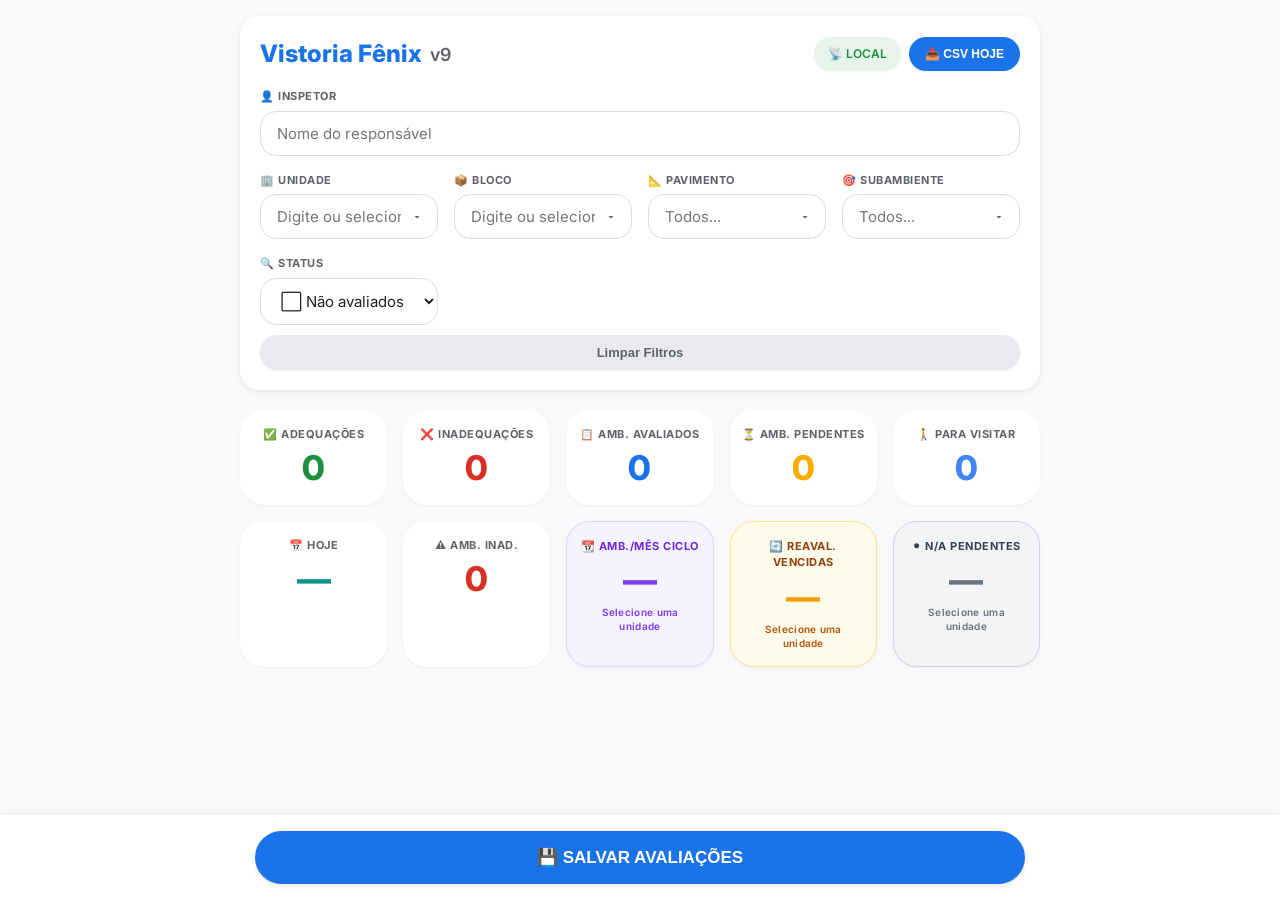
==== 1-index.html @ 71877bb3 "1-index.html" ====
<!DOCTYPE html>
<html lang="pt-BR">
<head>
  <meta charset="UTF-8">
  <meta name="viewport" content="width=device-width, initial-scale=1.0, maximum-scale=1.0, user-scalable=yes">
  <title>Vistoria Fênix v9</title>
  <link href="https://fonts.googleapis.com/css2?family=Inter:wght@400;500;600;700;800&display=swap" rel="stylesheet">
  <link rel="stylesheet" href="style.css">
</head>
<body>
<div id="toast"></div>
<div class="wrap">

  <div class="hcard">
    <div class="topbar">
      <div class="apptitle">Vistoria Fênix <span>v9</span></div>
      <div class="sg">
        <div id="snet" class="snet online">📡 LOCAL</div>
        <button class="bcsv" onclick="baixarRelatorio()">📥 CSV HOJE</button>
      </div>
    </div>
    <div class="fg">
      <label>👤 INSPETOR</label>
      <input type="text" id="resp" placeholder="Nome do responsável">
    </div>
    <div class="gf">
      <div>
        <label>🏢 UNIDADE</label>
        <input type="text" id="u" list="lu" placeholder="Digite ou selecione..." autocomplete="off">
        <datalist id="lu"></datalist>
      </div>
      <div>
        <label>📦 BLOCO</label>
        <input type="text" id="b" list="lb" placeholder="Digite ou selecione..." autocomplete="off">
        <datalist id="lb"></datalist>
      </div>
      <div>
        <label>📐 PAVIMENTO</label>
        <input type="text" id="pav" list="lpav" placeholder="Todos..." autocomplete="off">
        <datalist id="lpav"></datalist>
      </div>
      <div>
        <label>🎯 SUBAMBIENTE</label>
        <input type="text" id="sub" list="lsub" placeholder="Todos..." autocomplete="off">
        <datalist id="lsub"></datalist>
      </div>
      <div>
        <label>🔍 STATUS</label>
        <select id="fst">
          <option value="NAO_AVALIADOS">⬜ Não avaliados</option>
          <option value="INADEQUACOES">❌ Inadequações</option>
          <option value="NA_PENDENTES">⚫ N/A — Retornar</option>
          <option value="AVALIADOS_OK">✅ Avaliados OK — Reavaliar</option>
          <option value="TUDO">📋 Todos os itens</option>
        </select>
      </div>
    </div>
    <button class="bclear" onclick="limparSecundarios()">Limpar Filtros</button>
  </div>

  <div class="dash">
    <div class="cc"><span class="tt">Itens avaliados como adequados.</span>
      <div class="cl">✅ ADEQUAÇÕES</div><div id="cok" class="cv cok">0</div></div>
    <div class="cc"><span class="tt">Itens marcados como inadequados.</span>
      <div class="cl">❌ INADEQUAÇÕES</div><div id="cnk" class="cv cnok">0</div></div>
    <div class="cc"><span class="tt">Subambientes com pelo menos 1 item avaliado.</span>
      <div class="cl">📋 AMB. AVALIADOS</div><div id="caa" class="cv ceval">0</div></div>
    <div class="cc"><span class="tt">Subambientes iniciados com itens pendentes.</span>
      <div class="cl">⏳ AMB. PENDENTES</div><div id="cap" class="cv cpend">0</div></div>
    <div class="cc"><span class="tt">Subambientes que precisam de visita.</span>
      <div class="cl">🚶 PARA VISITAR</div><div id="cav" class="cv cvis">0</div></div>
    <div class="cc"><span class="tt">Subambientes únicos avaliados hoje.</span>
      <div class="cl">📅 HOJE</div><div id="chj" class="cv choje">—</div></div>
    <div class="cc"><span class="tt">Subambientes com pelo menos um inadequado.</span>
      <div class="cl">⚠️ AMB. INAD.</div><div id="cai" class="cv ciamd">0</div></div>
    <div class="cic"><span class="tt">Meta de subambientes/mês para o ciclo semestral.</span>
      <div class="cl">📆 AMB./MÊS CICLO</div>
      <div id="cam" class="cv cciclo">—</div>
      <div id="cams" class="csub">Selecione uma unidade</div></div>
    <div class="crv" onclick="filtroReaval()">
      <span class="tt">Itens OK há mais de 6 meses. Clique para reavaliar.</span>
      <div class="cl">🔄 REAVAL. VENCIDAS</div>
      <div id="crvc" class="cv creaval">—</div>
      <div id="crvs" class="csub">Selecione uma unidade</div></div>
    <div class="cnv" onclick="filtroNA()">
      <span class="tt">Itens N/A que precisam de revisão. Clique para ver.</span>
      <div class="cl">⚫ N/A PENDENTES</div>
      <div id="cnvc" class="cv cna">—</div>
      <div id="cnvs" class="csub">Selecione uma unidade</div></div>
  </div>

  <div id="cpg" style="display:none" class="cpg">
    <div class="pghead">
      <div class="pgtit">📊 PROGRESSO GERAL</div>
      <div id="pgt" class="pgtxt">0 / 0</div>
    </div>
    <div class="pgbg"><div id="pgf" class="pgfill" style="width:0%"></div></div>
    <div class="pgdets">
      <div id="pgok"  class="pgdet pgok">✅ 0 adequados</div>
      <div id="pgnk"  class="pgdet pgnok">❌ 0 inadequados</div>
      <div id="pgna"  class="pgdet pgna">⚫ 0 N/A</div>
      <div id="pgpnd" class="pgdet pgpend">⏳ 0 faltando</div>
    </div>
  </div>

  <div id="chist" class="chist">
    <div class="htit">📅 HISTÓRICO DOS ÚLTIMOS 6 MESES</div>
    <div id="hcont"><div class="hload">Carregando...</div></div>
  </div>

  <div id="lista"></div>
</div>

<div class="footer">
  <button id="bsave" class="bsave" onclick="tentarSalvar()">💾 SALVAR AVALIAÇÕES</button>
</div>
<input type="file" id="camInput" accept="image/*" capture="environment" multiple style="display:none">

<script src="data.js"></script>
<script src="app.js"></script>
</body>
</html>
---- style.css ----
/* ══════════════════════════════════════════════
   Vistoria Fênix v9 — style.css
   (extraído do bloco <style> original)
══════════════════════════════════════════════ */
:root {
  --primary: #1a73e8; --danger: #d93025; --success: #1e8e3e;
  --warning: #f9ab00; --info: #4285f4; --na: #6b7280;
  --bg: #f8f9fa; --card: #fff; --text: #202124; --text2: #5f6368;
  --border: #dadce0;
  --s1: 0 1px 3px rgba(0,0,0,.05);
  --s2: 0 2px 6px rgba(0,0,0,.08);
  --s3: 0 4px 12px rgba(0,0,0,.1);
}
*, *::before, *::after { box-sizing: border-box; margin: 0; padding: 0; }
body {
  font-family: 'Inter', system-ui, sans-serif;
  background: var(--bg); padding: 16px;
  padding-bottom: 130px; color: var(--text); line-height: 1.5;
}
.wrap { max-width: 800px; margin: 0 auto; }
.hcard {
  background: var(--card); border-radius: 20px;
  box-shadow: var(--s2); margin-bottom: 20px; padding: 20px;
}
.topbar {
  display: flex; justify-content: space-between; align-items: center;
  margin-bottom: 16px; flex-wrap: wrap; gap: 10px;
}
.apptitle {
  font-size: 24px; font-weight: 800; color: var(--primary);
  display: flex; align-items: center; gap: 8px;
}
.apptitle span { font-size: 18px; color: var(--text2); font-weight: 600; }
.sg { display: flex; gap: 8px; flex-wrap: wrap; }
.snet, .sfila {
  font-weight: 600; font-size: 12px; padding: 8px 14px;
  border-radius: 40px; display: inline-flex; align-items: center;
  gap: 6px; box-shadow: var(--s1);
}
.online  { background: #e6f4ea; color: var(--success); }
.offline { background: #fce8e6; color: var(--danger); }
.sfila   { background: #fff3e0; color: var(--warning); display: none; }
.bcsv {
  background: var(--primary); color: #fff; padding: 8px 16px;
  border-radius: 40px; font-size: 12px; font-weight: 700;
  cursor: pointer; border: none; box-shadow: var(--s1);
}
.bcsv:hover { background: #1764cc; }
.fg { margin-bottom: 12px; }
label {
  font-size: 11px; font-weight: 700; text-transform: uppercase;
  letter-spacing: .5px; color: var(--text2); display: block; margin-bottom: 6px;
}
select, input[type=text] {
  width: 100%; padding: 12px 16px; border: 1px solid var(--border);
  border-radius: 16px; font-size: 15px; font-family: 'Inter', sans-serif;
  transition: .2s; background: var(--card); color: var(--text);
}
select:focus, input[type=text]:focus {
  outline: none; border-color: var(--primary);
  box-shadow: 0 0 0 3px rgba(26,115,232,.2);
}
input[list] {
  background-image: url("data:image/svg+xml,%3Csvg xmlns='http://www.w3.org/2000/svg' width='12' height='12' viewBox='0 0 24 24' fill='%235f6368'%3E%3Cpath d='M7 10l5 5 5-5z'/%3E%3C/svg%3E");
  background-repeat: no-repeat; background-position: right 14px center; padding-right: 36px;
}
input[list].ok { border-color: var(--primary); font-weight: 600; }
.gf { display: grid; grid-template-columns: repeat(auto-fit, minmax(150px, 1fr)); gap: 16px; margin-top: 16px; }
.bclear {
  background: #e8eaed; color: var(--text2); padding: 10px 16px;
  border-radius: 40px; font-size: 13px; font-weight: 600; cursor: pointer;
  border: none; box-shadow: var(--s1); margin-top: 10px; width: 100%;
}
.bclear:hover { background: #dadce0; }

/* ── Dashboard cards ── */
.dash { display: grid; grid-template-columns: repeat(auto-fit, minmax(130px, 1fr)); gap: 16px; margin: 20px 0; }
.cc {
  background: var(--card); border-radius: 24px; padding: 16px 12px;
  text-align: center; box-shadow: var(--s1); position: relative;
  cursor: default; transition: transform .15s, box-shadow .15s;
}
.cc:hover, .cic:hover, .crv:hover, .cnv:hover { transform: translateY(-2px); box-shadow: var(--s2); }
.cc .tt, .cic .tt, .crv .tt, .cnv .tt {
  visibility: hidden; opacity: 0; background: rgba(32,33,36,.92); color: #fff;
  font-size: 12px; font-weight: 500; text-align: left; padding: 8px 12px;
  border-radius: 10px; position: absolute; bottom: calc(100% + 8px);
  left: 50%; transform: translateX(-50%); white-space: nowrap;
  pointer-events: none; z-index: 300; box-shadow: var(--s3); transition: opacity .2s;
}
.cc .tt::after, .cic .tt::after, .crv .tt::after, .cnv .tt::after {
  content: ''; position: absolute; top: 100%; left: 50%;
  transform: translateX(-50%); border: 6px solid transparent;
  border-top-color: rgba(32,33,36,.92);
}
.cc:hover .tt, .cic:hover .tt, .crv:hover .tt, .cnv:hover .tt { visibility: visible; opacity: 1; }
.cl { font-size: 11px; font-weight: 700; text-transform: uppercase; letter-spacing: .5px; color: var(--text2); }
.cv { font-size: 34px; font-weight: 800; line-height: 1.2; margin-top: 6px; }
.cok    { color: var(--success); }  .cnok   { color: var(--danger); }
.ceval  { color: var(--primary); }  .cpend  { color: var(--warning); }
.cvis   { color: var(--info); }     .cciclo { color: #7c3aed; }
.choje  { color: #0d9488; }         .ciamd  { color: var(--danger); }
.cna    { color: var(--na); }       .creaval { color: #f59e0b; }
.cic {
  background: #f5f3ff; border-radius: 24px; padding: 16px 12px; text-align: center;
  box-shadow: var(--s1); border: 1px solid #ddd6fe; position: relative;
  cursor: default; transition: transform .15s, box-shadow .15s;
}
.cic .cl { color: #6d28d9; }
.csub { font-size: 10px; color: #7c3aed; font-weight: 600; margin-top: 4px; letter-spacing: .3px; line-height: 1.4; }
.crv {
  background: #fffbeb; border-radius: 24px; padding: 16px 12px; text-align: center;
  box-shadow: var(--s1); border: 1px solid #fde68a; position: relative;
  cursor: pointer; transition: transform .15s, box-shadow .15s;
}
.crv .cl { color: #92400e; } .crv .csub { color: #b45309; }
.cnv {
  background: #f3f4f6; border-radius: 24px; padding: 16px 12px; text-align: center;
  box-shadow: var(--s1); border: 1px solid #d1d5db; position: relative;
  cursor: pointer; transition: transform .15s, box-shadow .15s;
}
.cnv .cl { color: #374151; }
.cnv .csub { font-size: 10px; color: #6b7280; font-weight: 600; margin-top: 4px; letter-spacing: .3px; }

/* ── Progresso ── */
.cpg {
  background: #fff; border-radius: 20px; padding: 18px 20px; margin-bottom: 20px;
  box-shadow: 0 2px 8px rgba(0,0,0,.07); border-left: 8px solid var(--primary);
}
.pghead { display: flex; justify-content: space-between; align-items: center; margin-bottom: 10px; }
.pgtit  { font-size: 13px; font-weight: 800; text-transform: uppercase; letter-spacing: .5px; color: var(--primary); }
.pgtxt  { font-size: 15px; font-weight: 800; color: var(--text); }
.pgbg   { width: 100%; height: 12px; background: #e8eaed; border-radius: 40px; overflow: hidden; margin-bottom: 12px; }
.pgfill { height: 100%; border-radius: 40px; background: var(--primary); transition: width .5s, background .3s; }
.pgdets { display: flex; gap: 10px; flex-wrap: wrap; }
.pgdet  { font-size: 12px; font-weight: 700; padding: 5px 12px; border-radius: 40px; flex: 1; text-align: center; min-width: 90px; }
.pgok   { background: #e6f4ea; color: var(--success); }
.pgnok  { background: #fce8e6; color: var(--danger); }
.pgpend { background: #fff3e0; color: var(--warning); }
.pgna   { background: #f3f4f6; color: var(--na); }

/* ── Histórico ── */
.chist {
  background: var(--card); border-radius: 20px; padding: 20px;
  margin-bottom: 20px; box-shadow: var(--s2); border-left: 8px solid #0d9488; display: none;
}
.htit  { font-size: 13px; font-weight: 800; text-transform: uppercase; letter-spacing: .5px; color: #0d9488; margin-bottom: 16px; }
.hload { text-align: center; padding: 20px; color: var(--text2); font-size: 14px; }
.hgrid { display: grid; grid-template-columns: repeat(auto-fit, minmax(100px, 1fr)); gap: 8px; }
.mcard {
  background: var(--bg); border-radius: 14px; padding: 10px 6px; text-align: center;
  border: 1px solid var(--border); transition: transform .15s, box-shadow .15s;
  position: relative; display: flex; flex-direction: column; justify-content: space-between;
}
.mcard.mat { background: #e0f2f1; border-color: #0d9488; }
.mcard.mvaz { opacity: .45; }
.mcard:hover:not(.mvaz) { transform: translateY(-2px); box-shadow: var(--s2); }
.mlbl { font-size: 10px; font-weight: 700; text-transform: uppercase; color: var(--text2); letter-spacing: .3px; margin-bottom: 6px; }
.mat .mlbl { color: #0d9488; }
.mnum  { font-size: 22px; font-weight: 800; color: #0d9488; line-height: 1; }
.mnuml { font-size: 9px; color: var(--text2); margin-top: 2px; font-weight: 600; }
.mbadges { display: flex; justify-content: center; gap: 3px; margin-top: 6px; flex-wrap: wrap; }
.mb     { font-size: 9px; font-weight: 700; padding: 2px 5px; border-radius: 20px; }
.mbok   { background: #e6f4ea; color: var(--success); }
.mbinad { background: #fce8e6; color: var(--danger); }
.mbna   { background: #f3f4f6; color: var(--na); }
.bhr, .bhrok, .bhrna {
  padding: 8px 12px; border-radius: 40px; font-size: 12px; font-weight: 700;
  cursor: pointer; border: none; transition: background .2s; box-shadow: var(--s1);
  margin-top: 4px; display: inline-flex; align-items: center; gap: 6px;
  width: 100%; justify-content: center;
}
.bhr    { background: var(--info); color: #fff; } .bhr:hover    { background: #3a78e8; }
.bhrok  { background: var(--success); color: #fff; } .bhrok:hover  { background: #167a35; }
.bhrna  { background: #6b7280; color: #fff; } .bhrna:hover  { background: #4b5563; }
.hbarwrap { margin-top: 14px; }
.hbarrow  { display: flex; align-items: center; gap: 10px; margin-bottom: 6px; }
.hbarlbl  { font-size: 11px; font-weight: 600; color: var(--text2); width: 60px; text-align: right; flex-shrink: 0; }
.hbarbg   { flex: 1; height: 8px; background: #e8eaed; border-radius: 20px; overflow: hidden; }
.hbarfill { height: 100%; border-radius: 20px; background: #0d9488; transition: width .5s; }
.hbarcnt  { font-size: 11px; font-weight: 700; color: #0d9488; width: 30px; flex-shrink: 0; }
.hresumo  { display: flex; gap: 10px; margin-top: 14px; flex-wrap: wrap; }
.hri  { flex: 1; min-width: 80px; background: var(--bg); border-radius: 12px; padding: 10px; text-align: center; border: 1px solid var(--border); }
.hriv { font-size: 22px; font-weight: 800; }
.hril { font-size: 10px; color: var(--text2); font-weight: 600; margin-top: 2px; }
.crcicloh { background: #f0fdf4; border: 1px solid #86efac; border-radius: 14px; padding: 12px 14px; margin-bottom: 16px; font-size: 12px; color: #166534; line-height: 1.6; }
.crcicloh b { color: #15803d; }

/* ── Botões de grupo ── */
.bgrp { display: flex; gap: 8px; margin: 18px 0 10px; flex-wrap: wrap; }
.bopt {
  flex: 1; min-width: 90px; padding: 11px 8px; border-radius: 40px;
  border: 1px solid var(--border); background: var(--card); font-weight: 700;
  font-size: 13px; cursor: pointer; transition: all .2s;
  display: flex; align-items: center; justify-content: center; gap: 6px; box-shadow: var(--s1);
}
.bopt:hover { transform: translateY(-1px); box-shadow: var(--s2); }
.aok { background: var(--success) !important; border-color: var(--success) !important; color: #fff; }
.ank { background: var(--danger)  !important; border-color: var(--danger)  !important; color: #fff; }
.ana { background: var(--na)      !important; border-color: var(--na)      !important; color: #fff; }

/* ── Achados / Obs / Fotos ── */
.achw  { margin-top: 12px; }
.achl  { font-size: 11px; font-weight: 700; text-transform: uppercase; letter-spacing: .5px; color: var(--text2); display: block; margin-bottom: 8px; }
.achg  { display: flex; flex-wrap: wrap; gap: 6px; margin-bottom: 4px; }
.chip  { padding: 6px 13px; border-radius: 40px; border: 1px solid var(--border); background: var(--card); font-size: 12px; font-weight: 600; cursor: pointer; transition: all .2s; user-select: none; color: var(--text2); }
.chip:hover { background: #e8eaed; }
.chip.sel   { background: var(--primary); color: #fff; border-color: var(--primary); }
.obsw { position: relative; margin-top: 10px; }
.obsw textarea { padding-right: 50px; }
.bmic {
  position: absolute; top: 10px; right: 10px; width: 34px; height: 34px;
  border-radius: 50%; border: none; background: #e8eaed; color: var(--text2);
  font-size: 16px; cursor: pointer; display: flex; align-items: center; justify-content: center;
  transition: background .2s; z-index: 2;
}
.bmic.rec { background: var(--danger); color: #fff; animation: pls 1s infinite; }
@keyframes pls { 0%, 100% { transform: scale(1); } 50% { transform: scale(1.15); } }
textarea {
  width: 100%; resize: vertical; font-size: 14px; border-radius: 16px;
  padding: 12px 16px; min-height: 70px; border: 1px solid var(--border);
  font-family: 'Inter', sans-serif; transition: .2s;
}
textarea:focus { outline: none; border-color: var(--primary); box-shadow: 0 0 0 3px rgba(26,115,232,.2); }
.hbox { background: #fce8e6; border: 1px solid #f5c6c2; border-radius: 16px; padding: 12px 16px; font-size: 13px; margin: 12px 0; color: #7f1d1d; line-height: 1.5; }
.hbox b { color: #b91c1c; }
.galeria { display: flex; flex-wrap: wrap; gap: 10px; margin-top: 12px; }
.thumb  { position: relative; width: 90px; height: 90px; border-radius: 14px; overflow: hidden; border: 2px solid var(--border); flex-shrink: 0; box-shadow: var(--s1); }
.thumb img { width: 100%; height: 100%; object-fit: cover; display: block; }
.tdel  { position: absolute; top: 4px; right: 4px; background: rgba(217,48,37,.85); color: #fff; border: none; border-radius: 50%; width: 24px; height: 24px; font-size: 14px; cursor: pointer; display: flex; align-items: center; justify-content: center; font-weight: bold; }
.bfoto { background: #e8eaed; padding: 12px; text-align: center; border-radius: 40px; margin-top: 12px; cursor: pointer; font-weight: 600; border: 1px dashed #ccc; font-size: 14px; color: var(--text2); }
.bfoto:hover { background: #dadce0; }
.csubfoto { background: var(--card); border-radius: 20px; padding: 20px; margin-bottom: 20px; border-left: 8px solid var(--primary); box-shadow: var(--s1); }
.csubfoto .slbl { font-size: 14px; font-weight: 700; color: var(--primary); margin-bottom: 12px; }
.progwrap { margin: 16px 0 8px; }
.progbg   { background: #e8eaed; border-radius: 40px; height: 10px; overflow: hidden; }
.progfill { height: 100%; border-radius: 40px; background: var(--success); transition: width .4s; }
.proglbl  { font-size: 13px; color: var(--text2); margin-top: 6px; }

/* ── Footer ── */
.footer { position: fixed; bottom: 0; left: 0; width: 100%; background: rgba(255,255,255,.96); backdrop-filter: blur(10px); padding: 16px 20px; box-shadow: var(--s3); z-index: 100; display: flex; justify-content: center; }
.bsave  { width: 100%; max-width: 770px; padding: 16px; background: var(--primary); color: #fff; border: none; border-radius: 60px; font-weight: 800; font-size: 17px; cursor: pointer; transition: all .2s; box-shadow: var(--s2); }
.bsave:active { transform: scale(.98); background: #1764cc; }

/* ── Cards de item ── */
.stit { font-size: 16px; font-weight: 700; margin: 24px 0 16px; padding-left: 12px; border-left: 4px solid currentColor; color: var(--text); }
.ic {
  background: #fff; padding: 20px; border-radius: 20px; margin-bottom: 16px;
  border-left: 8px solid transparent; box-shadow: var(--s1); overflow: hidden;
  transition: opacity .35s, transform .35s, max-height .35s, margin .35s, padding .35s;
  contain: layout style; will-change: transform;
}
.ic.out { opacity: 0; transform: translateX(60px); max-height: 0 !important; margin-bottom: 0 !important; padding-top: 0 !important; padding-bottom: 0 !important; }
.ic.inad { border-left-color: var(--danger); background: #fff8f7; }
.ic.ina  { border-left-color: var(--na) !important; background: #f9fafb !important; }
.ic.ior  { border-left-color: var(--warning) !important; background: #fffdf5 !important; }
.cnv2 {
  background: #fffdf5; border: 1px solid var(--warning); border-left: 8px solid var(--warning);
  padding: 16px; margin-bottom: 12px; border-radius: 16px;
  display: flex; justify-content: space-between; align-items: center;
  cursor: pointer; transition: .2s; box-shadow: var(--s1);
}
.cnv2:hover { background: #fff7e6; transform: translateY(-2px); }
.cig {
  background: #fff8f7; border: 1px solid var(--danger); border-left: 8px solid var(--danger);
  padding: 16px; margin-bottom: 12px; border-radius: 16px;
  display: flex; justify-content: space-between; align-items: center;
  cursor: pointer; transition: .2s; box-shadow: var(--s1);
}
.cig:hover { background: #ffebeb; transform: translateY(-2px); }
.cng {
  background: #f9fafb; border: 1px solid #9ca3af; border-left: 8px solid var(--na);
  padding: 16px; margin-bottom: 12px; border-radius: 16px;
  display: flex; justify-content: space-between; align-items: center;
  cursor: pointer; transition: .2s; box-shadow: var(--s1);
}
.cng:hover { background: #f3f4f6; transform: translateY(-2px); }
.cokl {
  background: #f0fdf4; border: 1px solid #86efac; border-left: 8px solid var(--success);
  padding: 16px; margin-bottom: 12px; border-radius: 16px;
  display: flex; justify-content: space-between; align-items: center;
  cursor: pointer; transition: .2s; box-shadow: var(--s1);
}
.cokl:hover { background: #dcfce7; transform: translateY(-2px); }
.inum { display: inline-flex; align-items: center; justify-content: center; background: var(--primary); color: #fff; font-size: 12px; font-weight: 800; border-radius: 50%; width: 30px; height: 30px; margin-right: 12px; flex-shrink: 0; }
.ihr  { display: flex; align-items: flex-start; margin-bottom: 8px; user-select: none; }
.iinf { flex-grow: 1; }
.iloc { font-size: 13px; color: var(--primary); font-weight: 600; }
.idesc { font-weight: 700; font-size: 17px; margin-top: 2px; }
.breavbadge { background: #fff3e0; border: 1px solid #fbbf24; color: #92400e; font-size: 11px; font-weight: 700; padding: 4px 10px; border-radius: 20px; display: inline-flex; align-items: center; gap: 4px; margin-bottom: 8px; }
.bnabadge   { background: #f3f4f6; border: 1px solid #9ca3af; color: #374151; font-size: 11px; font-weight: 700; padding: 4px 10px; border-radius: 20px; display: inline-flex; align-items: center; gap: 4px; margin-bottom: 8px; }
.bcache { background: #fff3e0; border: 1px solid #fbbf24; border-radius: 14px; padding: 10px 16px; margin-bottom: 16px; font-size: 12px; color: #92400e; display: none; align-items: center; gap: 8px; }
.bcache.vis { display: flex; }

/* ── Toast ── */
#toast {
  visibility: hidden; min-width: 280px; background: #333; color: #fff;
  text-align: center; border-radius: 40px; padding: 14px 24px;
  position: fixed; z-index: 200; left: 50%; bottom: 100px;
  transform: translateX(-50%); font-weight: 500; box-shadow: var(--s3); font-size: 15px;
}
#toast.show { visibility: visible; animation: fi .3s, fo .3s 2.2s; }
@keyframes fi { from { opacity: 0; bottom: 60px; } to { opacity: 1; bottom: 100px; } }
@keyframes fo { from { opacity: 1; bottom: 100px; } to { opacity: 0; bottom: 60px; } }
.empty { text-align: center; padding: 60px 20px; background: var(--card); border-radius: 32px; color: var(--text2); font-size: 16px; box-shadow: var(--s1); }

/* ── Responsivo ── */
@media (max-width: 600px) {
  .gf   { grid-template-columns: 1fr; }
  .dash { grid-template-columns: 1fr 1fr; }
  .pgdets { flex-direction: column; }
  .hgrid  { grid-template-columns: repeat(3, 1fr); }
  .bopt   { font-size: 12px; padding: 10px 6px; }
}
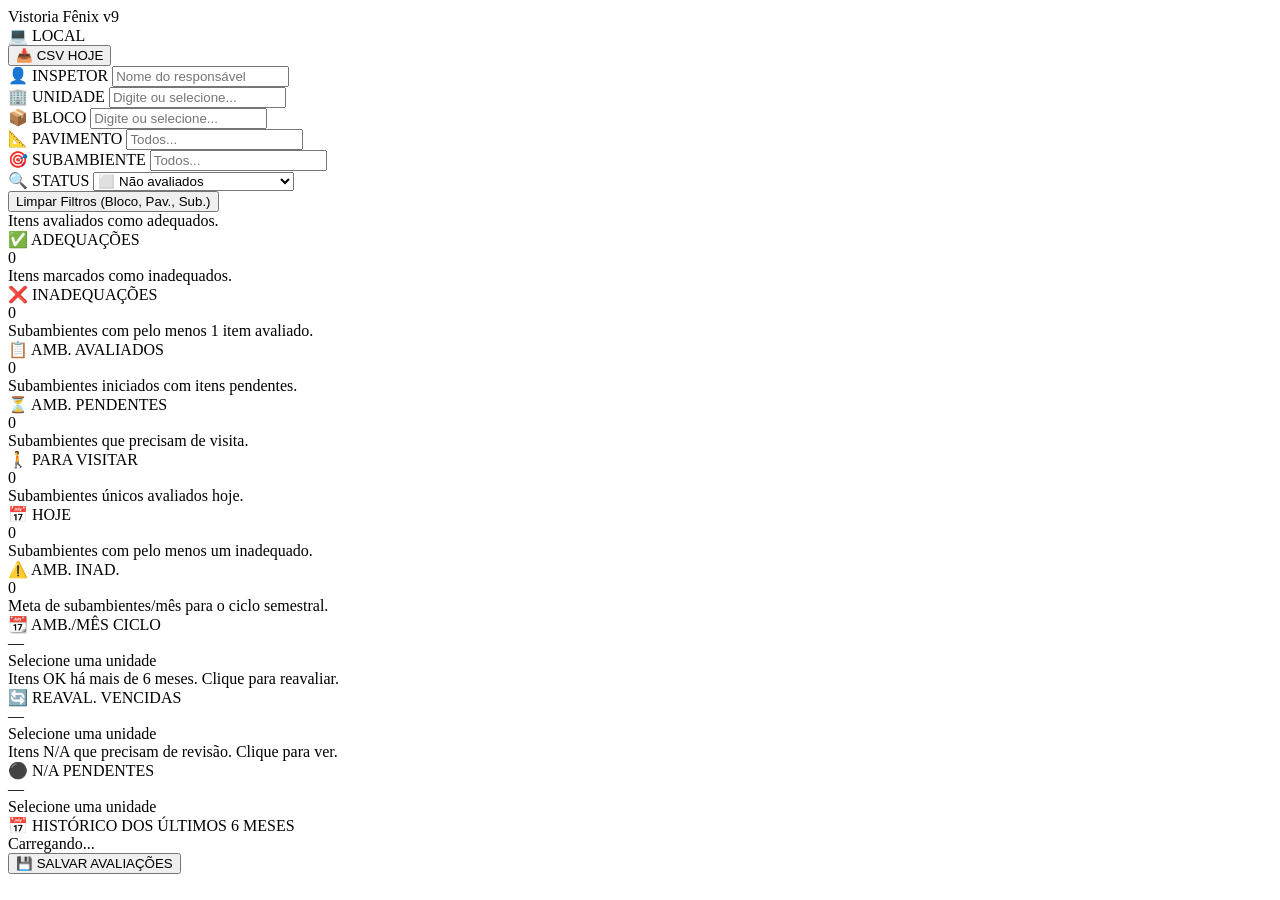
==== commit 55510257: "1-index.html" ====
--- a/1-index.html
+++ b/1-index.html
@@ -15,7 +15,7 @@
     <div class="topbar">
       <div class="apptitle">Vistoria Fênix <span>v9</span></div>
       <div class="sg">
-        <div id="snet" class="snet online">📡 LOCAL</div>
+        <div id="snet" class="snet online">💻 LOCAL</div>
         <button class="bcsv" onclick="baixarRelatorio()">📥 CSV HOJE</button>
       </div>
     </div>
@@ -55,7 +55,7 @@
         </select>
       </div>
     </div>
-    <button class="bclear" onclick="limparSecundarios()">Limpar Filtros</button>
+    <button class="bclear" onclick="limparSecundarios()">Limpar Filtros (Bloco, Pav., Sub.)</button>
   </div>
 
   <div class="dash">
@@ -70,7 +70,7 @@
     <div class="cc"><span class="tt">Subambientes que precisam de visita.</span>
       <div class="cl">🚶 PARA VISITAR</div><div id="cav" class="cv cvis">0</div></div>
     <div class="cc"><span class="tt">Subambientes únicos avaliados hoje.</span>
-      <div class="cl">📅 HOJE</div><div id="chj" class="cv choje">—</div></div>
+      <div class="cl">📅 HOJE</div><div id="chj" class="cv choje">0</div></div>
     <div class="cc"><span class="tt">Subambientes com pelo menos um inadequado.</span>
       <div class="cl">⚠️ AMB. INAD.</div><div id="cai" class="cv ciamd">0</div></div>
     <div class="cic"><span class="tt">Meta de subambientes/mês para o ciclo semestral.</span>
